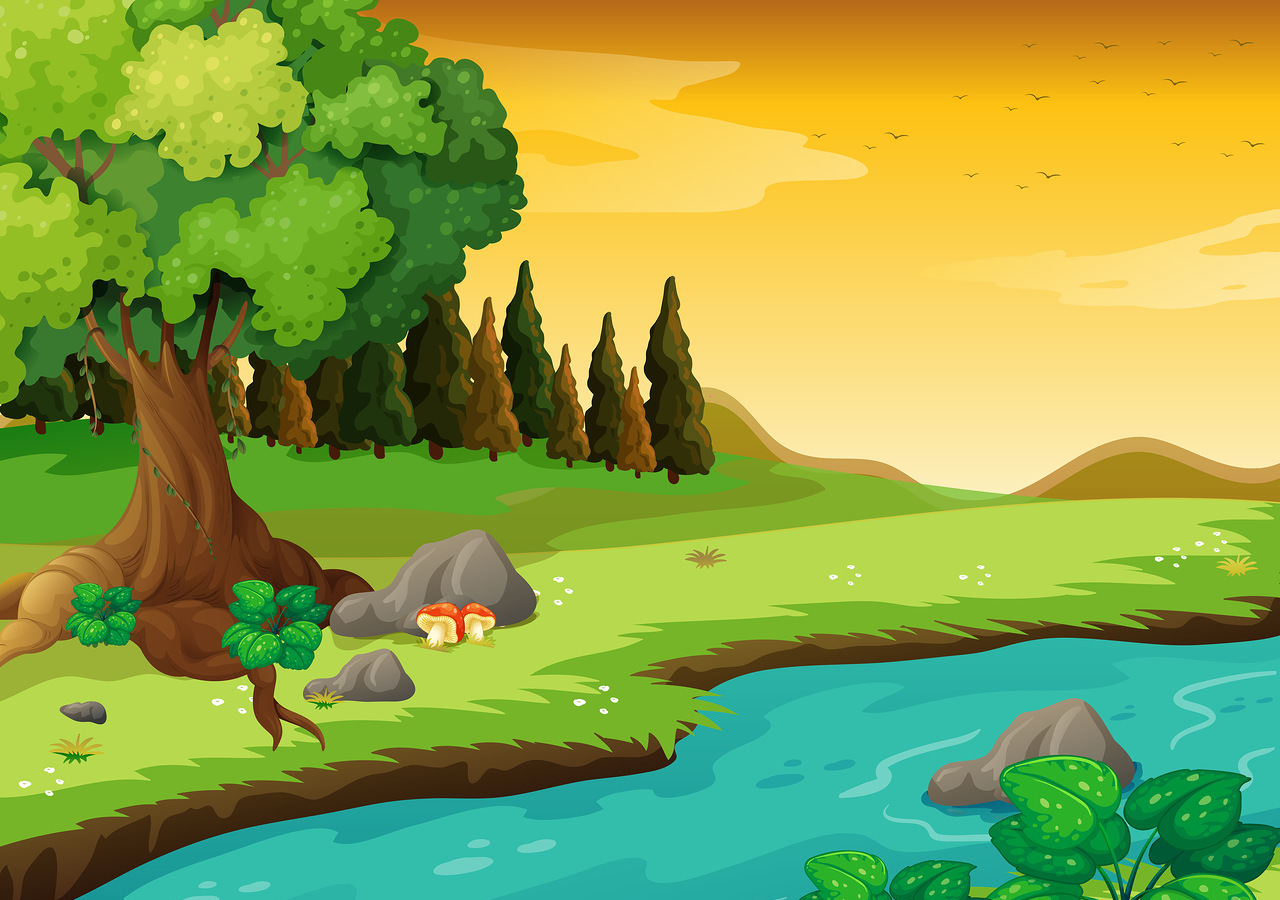
==== app.html @ eb52469d "Projeto jogo mata mosquito" ====
<!DOCTYPE html>
<html lang="pt-br">
    <head>
        <meta charset="UTF-8">
        <meta name="viewport" content="width=device-width, initial-scale=1.0">
        <title>Mata Mosquito</title>
        <link rel="stylesheet" href="estilo.css">
        <script src="jogo.js"></script>
    </head>
    <body onresize="ajustaTamanhoPalcoJogo()">
        
        <script>
            setInterval(function() {
                posicaoRandomica()
            }, 1000)
        </script>
    </body>
</html>
---- estilo.css ----
body{
    background: url('imagens/bg.jpg') no-repeat;
    background-size: cover;
}

.mosquito1{
    height: 70px;
    width: 70px;
}

.mosquito2{
    height: 100px;
    width: 100px;
}

.mosquito3{
    height: 130px;
    width: 130px;
}
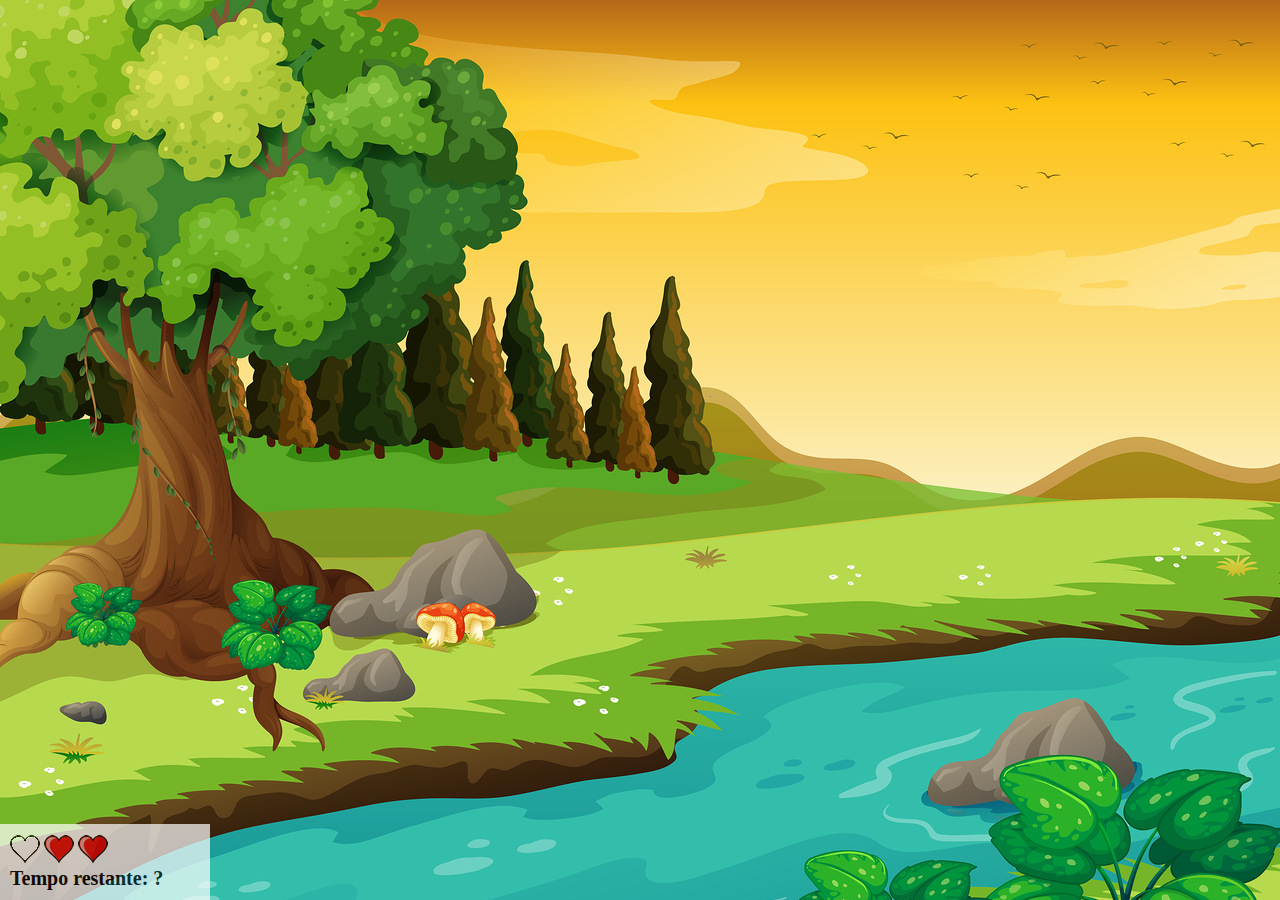
==== commit 415da865: "Cenario finalizado" ====
--- a/app.html
+++ b/app.html
@@ -9,6 +9,17 @@
     </head>
     <body onresize="ajustaTamanhoPalcoJogo()">
         
+        <div class="painel">
+            <div class="vidas">
+                <img src="imagens/coracao_vazio.png">
+                <img src="imagens/coracao_cheio.png">
+                <img src="imagens/coracao_cheio.png">
+            </div>
+            <div class="cronometro">
+                Tempo restante: ?
+            </div>
+        </div>
+
         <script>
             setInterval(function() {
                 posicaoRandomica()
--- a/estilo.css
+++ b/estilo.css
@@ -16,4 +16,25 @@
 .mosquito3{
     height: 130px;
     width: 130px;
+}
+
+.painel{
+    position: absolute;
+    width: 190px;
+    padding: 10px;
+    left: 0px;
+    bottom: 0px;
+    border-top: solid 1px #fff;
+    background-color: #fff;
+    opacity: 0.7;
+}
+
+.vidas{
+    float: left;
+}
+
+.cronometro{
+    float: left;
+    font-size: 20px;
+    font-weight: bold;
 }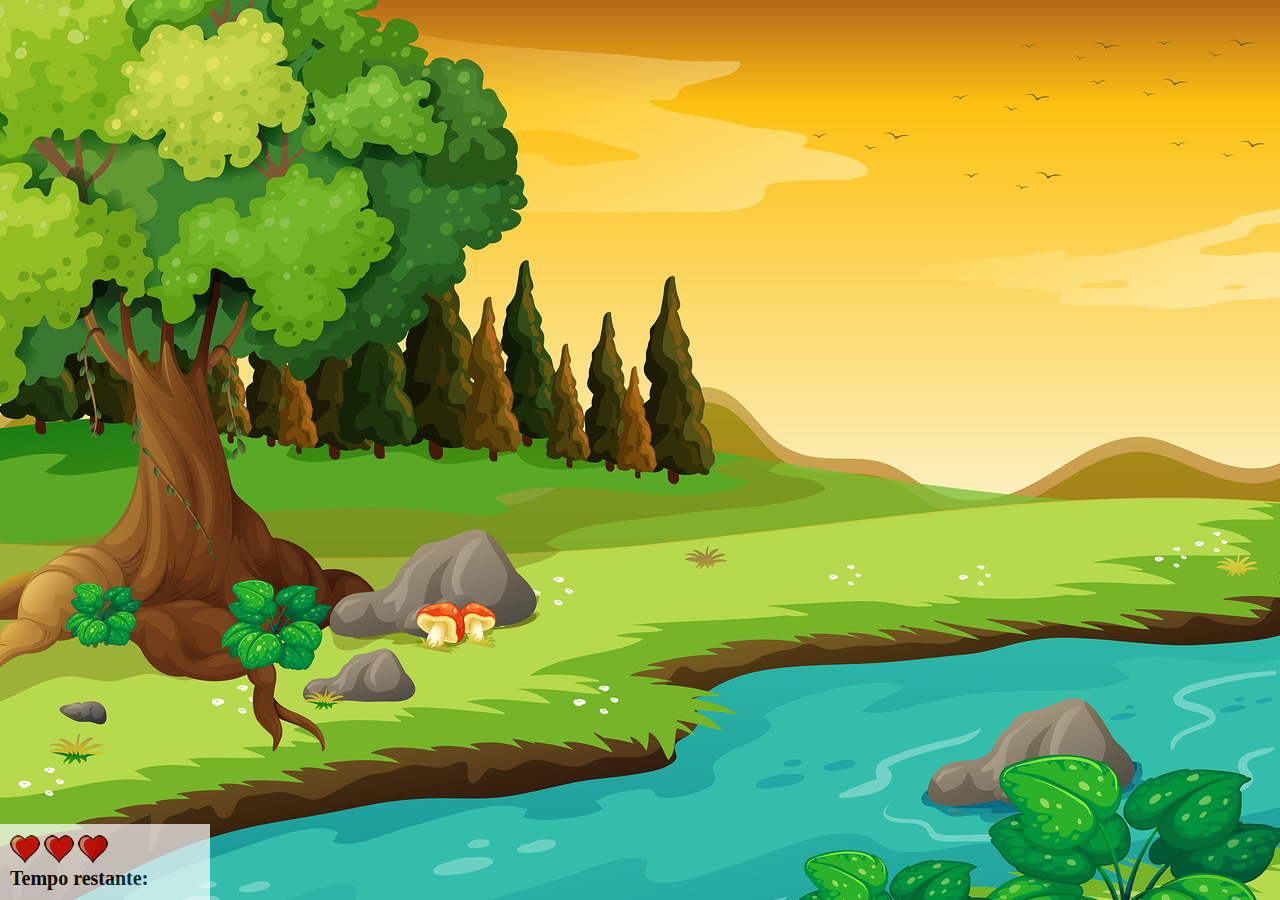
==== commit 8ab3b68c: "Finalizando o game" ====
--- a/app.html
+++ b/app.html
@@ -11,19 +11,19 @@
         
         <div class="painel">
             <div class="vidas">
-                <img src="imagens/coracao_vazio.png">
-                <img src="imagens/coracao_cheio.png">
-                <img src="imagens/coracao_cheio.png">
+                <img id="vida1" src="imagens/coracao_cheio.png">
+                <img id="vida2" src="imagens/coracao_cheio.png">
+                <img id="vida3" src="imagens/coracao_cheio.png">
             </div>
             <div class="cronometro">
-                Tempo restante: ?
+                Tempo restante: <span id="cronometro"></span>
             </div>
         </div>
 
         <script>
             setInterval(function() {
                 posicaoRandomica()
-            }, 1000)
+            }, criaMosquitoTempo)
         </script>
     </body>
 </html>--- a/estilo.css
+++ b/estilo.css
@@ -1,3 +1,7 @@
+html{
+    cursor: url(imagens/mata_mosca.png) 30 30, auto;
+}
+
 body{
     background: url('imagens/bg.jpg') no-repeat;
     background-size: cover;
